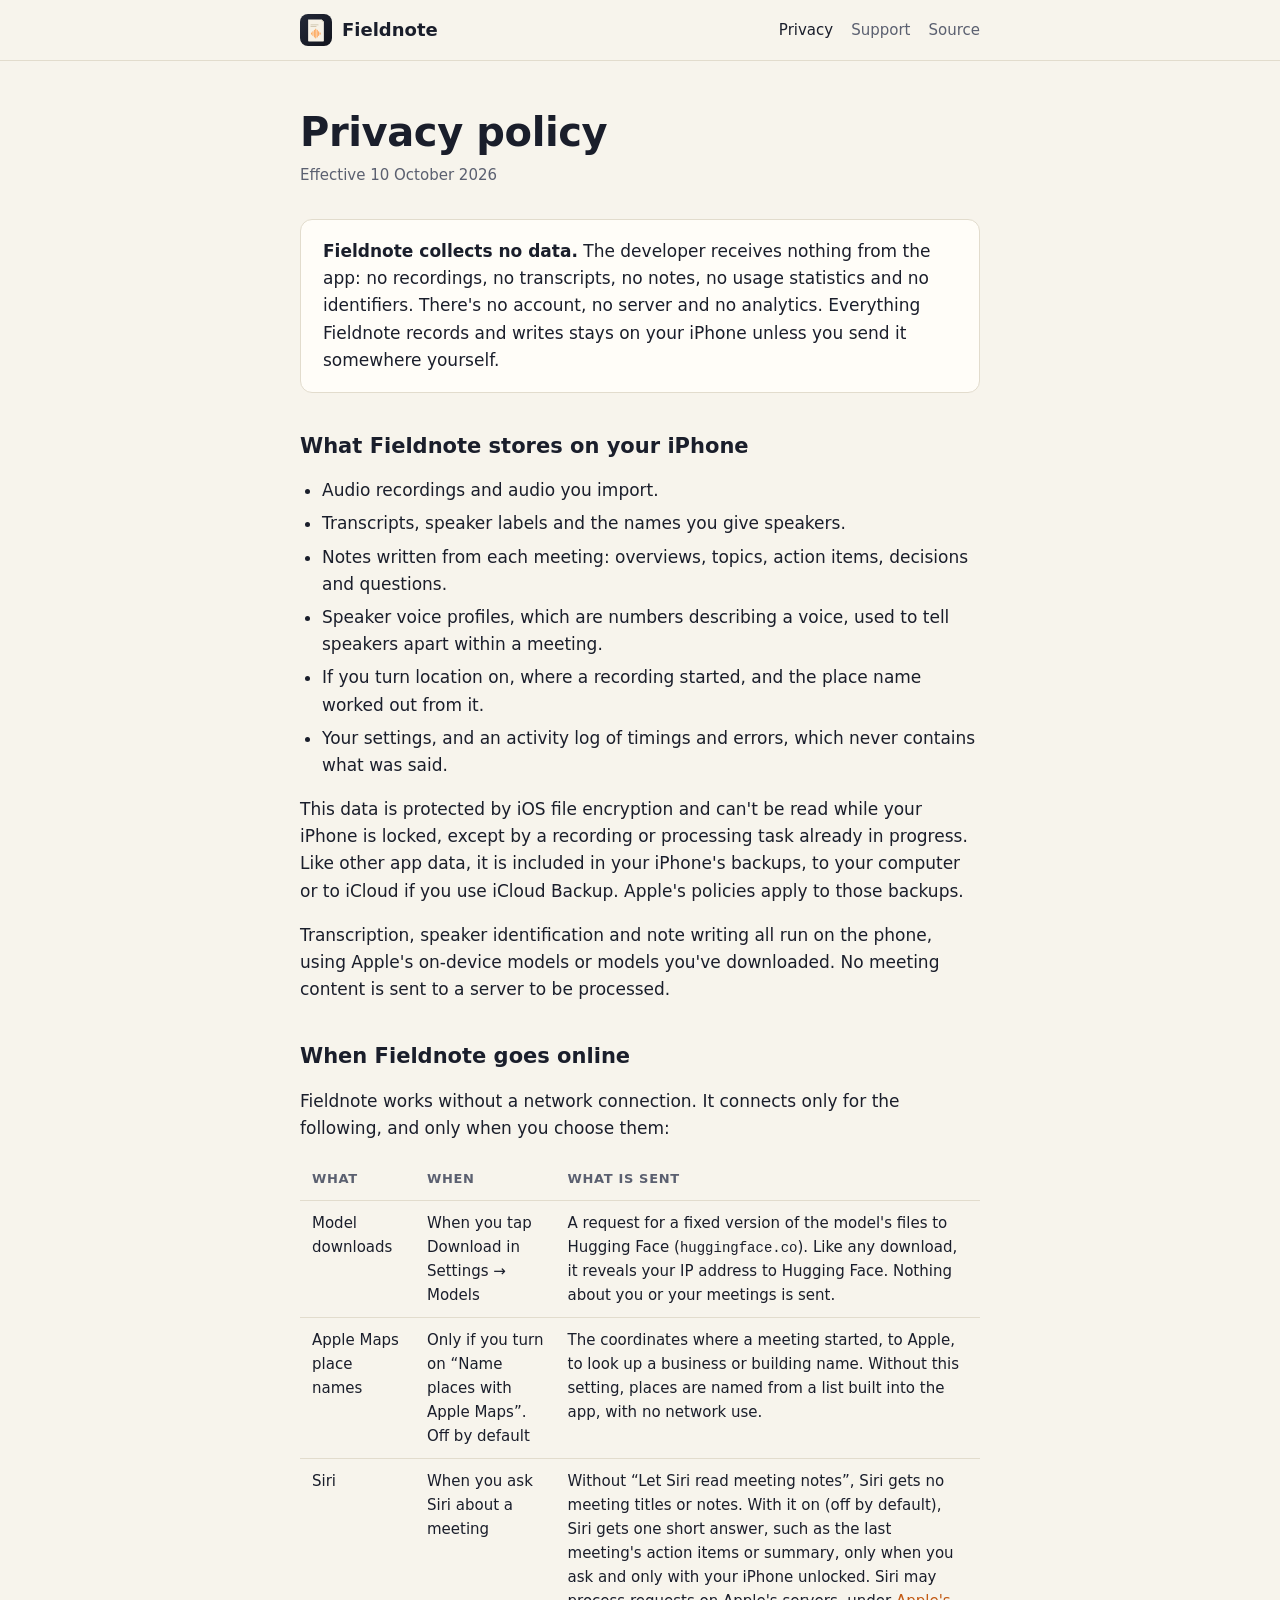
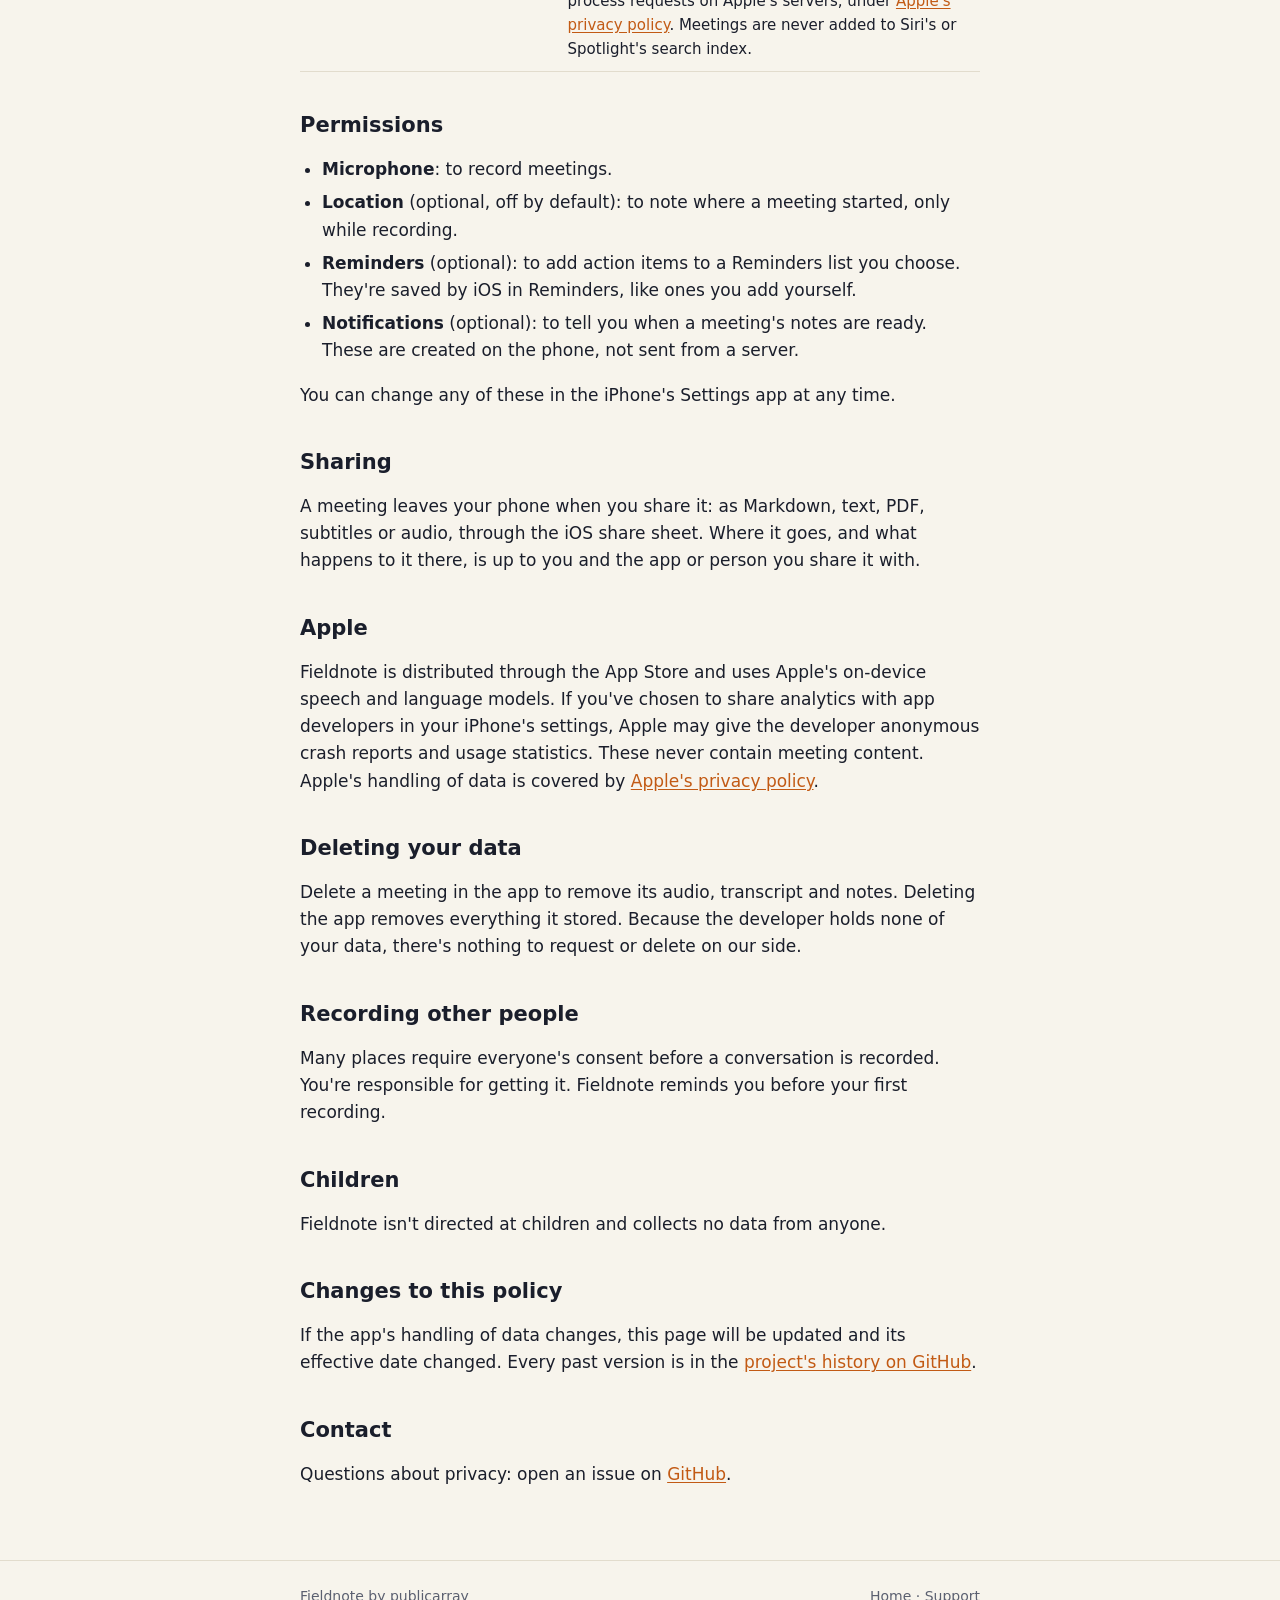
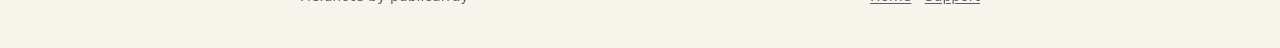
==== docs/privacy.html @ 36bd6f14 "Website for GitHub Pages in docs/: home, privacy policy and support pages, with no third-party reque" ====
<!doctype html>
<html lang="en">
<head>
<meta charset="utf-8">
<meta name="viewport" content="width=device-width, initial-scale=1">
<title>Fieldnote Privacy Policy</title>
<meta name="description" content="Fieldnote collects no data. What stays on your iPhone, the few things that can go online, and only when you choose them.">
<link rel="icon" href="icon.svg" type="image/svg+xml">
<link rel="stylesheet" href="style.css">
</head>
<body>
<header class="site-head">
  <div class="wrap">
    <a class="brand" href="./"><img src="icon.svg" alt="">Fieldnote</a>
    <nav class="site-nav">
      <a href="privacy.html" aria-current="page">Privacy</a>
      <a href="support.html">Support</a>
      <a href="https://github.com/array-ai/fieldnotes">Source</a>
    </nav>
  </div>
</header>

<main class="wrap doc">
  <h1>Privacy policy</h1>
  <p class="effective">Effective 10 October 2026</p>

  <div class="summary-box">
    <p><strong>Fieldnote collects no data.</strong> The developer receives nothing from the app: no recordings, no transcripts, no notes, no usage statistics and no identifiers. There's no account, no server and no analytics. Everything Fieldnote records and writes stays on your iPhone unless you send it somewhere yourself.</p>
  </div>

  <h2>What Fieldnote stores on your iPhone</h2>
  <ul>
    <li>Audio recordings and audio you import.</li>
    <li>Transcripts, speaker labels and the names you give speakers.</li>
    <li>Notes written from each meeting: overviews, topics, action items, decisions and questions.</li>
    <li>Speaker voice profiles, which are numbers describing a voice, used to tell speakers apart within a meeting.</li>
    <li>If you turn location on, where a recording started, and the place name worked out from it.</li>
    <li>Your settings, and an activity log of timings and errors, which never contains what was said.</li>
  </ul>
  <p>This data is protected by iOS file encryption and can't be read while your iPhone is locked, except by a recording or processing task already in progress. Like other app data, it is included in your iPhone's backups, to your computer or to iCloud if you use iCloud Backup. Apple's policies apply to those backups.</p>
  <p>Transcription, speaker identification and note writing all run on the phone, using Apple's on-device models or models you've downloaded. No meeting content is sent to a server to be processed.</p>

  <h2>When Fieldnote goes online</h2>
  <p>Fieldnote works without a network connection. It connects only for the following, and only when you choose them:</p>
  <div class="table-wrap">
    <table>
      <thead>
        <tr><th>What</th><th>When</th><th>What is sent</th></tr>
      </thead>
      <tbody>
        <tr>
          <td>Model downloads</td>
          <td>When you tap Download in Settings → Models</td>
          <td>A request for a fixed version of the model's files to Hugging Face (<code>huggingface.co</code>). Like any download, it reveals your IP address to Hugging Face. Nothing about you or your meetings is sent.</td>
        </tr>
        <tr>
          <td>Apple Maps place names</td>
          <td>Only if you turn on “Name places with Apple Maps”. Off by default</td>
          <td>The coordinates where a meeting started, to Apple, to look up a business or building name. Without this setting, places are named from a list built into the app, with no network use.</td>
        </tr>
        <tr>
          <td>Siri</td>
          <td>When you ask Siri about a meeting</td>
          <td>Without “Let Siri read meeting notes”, Siri gets no meeting titles or notes. With it on (off by default), Siri gets one short answer, such as the last meeting's action items or summary, only when you ask and only with your iPhone unlocked. Siri may process requests on Apple's servers, under <a href="https://www.apple.com/legal/privacy/">Apple's privacy policy</a>. Meetings are never added to Siri's or Spotlight's search index.</td>
        </tr>
      </tbody>
    </table>
  </div>

  <h2>Permissions</h2>
  <ul>
    <li><strong>Microphone</strong>: to record meetings.</li>
    <li><strong>Location</strong> (optional, off by default): to note where a meeting started, only while recording.</li>
    <li><strong>Reminders</strong> (optional): to add action items to a Reminders list you choose. They're saved by iOS in Reminders, like ones you add yourself.</li>
    <li><strong>Notifications</strong> (optional): to tell you when a meeting's notes are ready. These are created on the phone, not sent from a server.</li>
  </ul>
  <p>You can change any of these in the iPhone's Settings app at any time.</p>

  <h2>Sharing</h2>
  <p>A meeting leaves your phone when you share it: as Markdown, text, PDF, subtitles or audio, through the iOS share sheet. Where it goes, and what happens to it there, is up to you and the app or person you share it with.</p>

  <h2>Apple</h2>
  <p>Fieldnote is distributed through the App Store and uses Apple's on-device speech and language models. If you've chosen to share analytics with app developers in your iPhone's settings, Apple may give the developer anonymous crash reports and usage statistics. These never contain meeting content. Apple's handling of data is covered by <a href="https://www.apple.com/legal/privacy/">Apple's privacy policy</a>.</p>

  <h2>Deleting your data</h2>
  <p>Delete a meeting in the app to remove its audio, transcript and notes. Deleting the app removes everything it stored. Because the developer holds none of your data, there's nothing to request or delete on our side.</p>

  <h2>Recording other people</h2>
  <p>Many places require everyone's consent before a conversation is recorded. You're responsible for getting it. Fieldnote reminds you before your first recording.</p>

  <h2>Children</h2>
  <p>Fieldnote isn't directed at children and collects no data from anyone.</p>

  <h2>Changes to this policy</h2>
  <p>If the app's handling of data changes, this page will be updated and its effective date changed. Every past version is in the <a href="https://github.com/array-ai/fieldnotes/commits/main/docs/privacy.html">project's history on GitHub</a>.</p>

  <h2>Contact</h2>
  <p>Questions about privacy: open an issue on <a href="https://github.com/array-ai/fieldnotes/issues">GitHub</a>.</p>
</main>

<footer class="site-foot">
  <div class="wrap">
    <span>Fieldnote by publicarray</span>
    <span><a href="./">Home</a> · <a href="support.html">Support</a></span>
  </div>
</footer>
</body>
</html>
---- docs/style.css ----
/* Fieldnote's site. System fonts and nothing loaded from anywhere else: the site
   makes no third-party requests, like the app. Colours come from the app icon:
   the dark navy ground, the paper page and the orange waveform. */
:root {
  --bg: #f7f4ec;
  --surface: #fffdf8;
  --fg: #1a1e2b;
  --muted: #5b6070;
  --line: #e2dccd;
  --accent: #c25a14;
  --accent-strong: #a84c0f;
  --ink: #232838;
  --on-ink: #f6f1e6;
  --font: -apple-system, BlinkMacSystemFont, "SF Pro Text", "Segoe UI", system-ui, sans-serif;
  --display: -apple-system, BlinkMacSystemFont, "SF Pro Display", "Segoe UI", system-ui, sans-serif;
  --mono: ui-monospace, "SF Mono", Menlo, Consolas, monospace;
  color-scheme: light;
}
@media (prefers-color-scheme: dark) {
  :root {
    --bg: #12141d;
    --surface: #1a1e2b;
    --fg: #ece7dc;
    --muted: #a3a7b5;
    --line: #2c3243;
    --accent: #ffa057;
    --accent-strong: #ffb35c;
    --ink: #0c0e15;
    --on-ink: #f6f1e6;
    color-scheme: dark;
  }
}

* { box-sizing: border-box; }
html { -webkit-text-size-adjust: 100%; }
body {
  margin: 0;
  background: var(--bg);
  color: var(--fg);
  font: 400 17px/1.6 var(--font);
}
a { color: var(--accent); text-underline-offset: 2px; }
a:hover { color: var(--accent-strong); }
a:focus-visible { outline: 2px solid var(--accent); outline-offset: 2px; border-radius: 3px; }
img { max-width: 100%; }

.wrap { max-width: 720px; margin: 0 auto; padding-inline: 20px; }

/* Header and footer */
.site-head { border-bottom: 1px solid var(--line); }
.site-head .wrap { display: flex; align-items: center; justify-content: space-between; gap: 16px; flex-wrap: wrap; padding-block: 14px; }
.brand { display: flex; align-items: center; gap: 10px; color: var(--fg); text-decoration: none; font: 600 18px/1 var(--display); }
.brand img { width: 32px; height: 32px; border-radius: 8px; }
.site-nav { display: flex; gap: 18px; font-size: 15px; }
.site-nav a { color: var(--muted); text-decoration: none; }
.site-nav a:hover, .site-nav a[aria-current="page"] { color: var(--fg); }
.site-foot { border-top: 1px solid var(--line); margin-top: 72px; }
.site-foot .wrap { padding-block: 24px 40px; color: var(--muted); font-size: 14px; display: flex; flex-wrap: wrap; gap: 8px 20px; justify-content: space-between; }
.site-foot a { color: var(--muted); }

/* Home */
.hero { padding-block: 64px 40px; display: grid; gap: 18px; }
.hero-icon { width: 96px; height: 96px; border-radius: 22px; box-shadow: 0 8px 24px rgb(18 20 29 / .18); }
.hero h1 { font: 700 clamp(34px, 7vw, 52px)/1.08 var(--display); letter-spacing: -0.02em; margin: 0; text-wrap: balance; }
.hero p { margin: 0; font-size: 19px; color: var(--muted); max-width: 34em; }
.status { display: inline-flex; align-items: center; gap: 8px; font: 500 13px/1 var(--mono); color: var(--muted); border: 1px solid var(--line); border-radius: 999px; padding: 8px 12px; width: fit-content; }
.status::before { content: ""; width: 8px; height: 8px; border-radius: 50%; background: var(--accent); }

.promise { background: var(--ink); color: var(--on-ink); border-radius: 16px; padding: 28px; display: grid; gap: 14px; margin-block: 8px 48px; }
.promise h2 { margin: 0; font: 600 22px/1.3 var(--display); }
.promise ul { margin: 0; padding: 0; list-style: none; display: grid; gap: 10px; }
.promise li { display: grid; grid-template-columns: 18px minmax(0, 1fr); gap: 10px; }
.promise li::before { content: ""; width: 10px; height: 10px; margin-top: 8px; border-radius: 50%; background: #ff8a3d; }
.promise a { color: #ffb35c; }

.features { display: grid; grid-template-columns: repeat(auto-fit, minmax(min(100%, 300px), 1fr)); gap: 28px 32px; }
.features h3 { margin: 0 0 4px; font: 600 18px/1.3 var(--display); }
.features p { margin: 0; color: var(--muted); }

.section-title { font: 600 26px/1.25 var(--display); margin: 56px 0 20px; text-wrap: balance; }

/* Long-form pages: privacy policy and support */
.doc { padding-block: 48px 0; }
.doc h1 { font: 700 clamp(30px, 6vw, 40px)/1.15 var(--display); letter-spacing: -0.01em; margin: 0 0 8px; text-wrap: balance; }
.doc .effective { color: var(--muted); font-size: 15px; margin: 0 0 32px; }
.doc h2 { font: 600 21px/1.3 var(--display); margin: 40px 0 10px; text-wrap: balance; }
.doc h3 { font: 600 18px/1.35 var(--display); margin: 28px 0 6px; text-wrap: balance; }
.doc p, .doc li { max-width: 40em; }
.doc ul { padding-left: 22px; display: grid; gap: 6px; }
.summary-box { background: var(--surface); border: 1px solid var(--line); border-radius: 12px; padding: 18px 22px; }
.summary-box p { margin: 0; }
.table-wrap { overflow-x: auto; }
table { border-collapse: collapse; width: 100%; font-size: 15px; }
th, td { text-align: left; vertical-align: top; padding: 10px 12px; border-bottom: 1px solid var(--line); }
th { font-weight: 600; color: var(--muted); font-size: 13px; text-transform: uppercase; letter-spacing: .05em; }
code { font: 14px/1.4 var(--mono); }
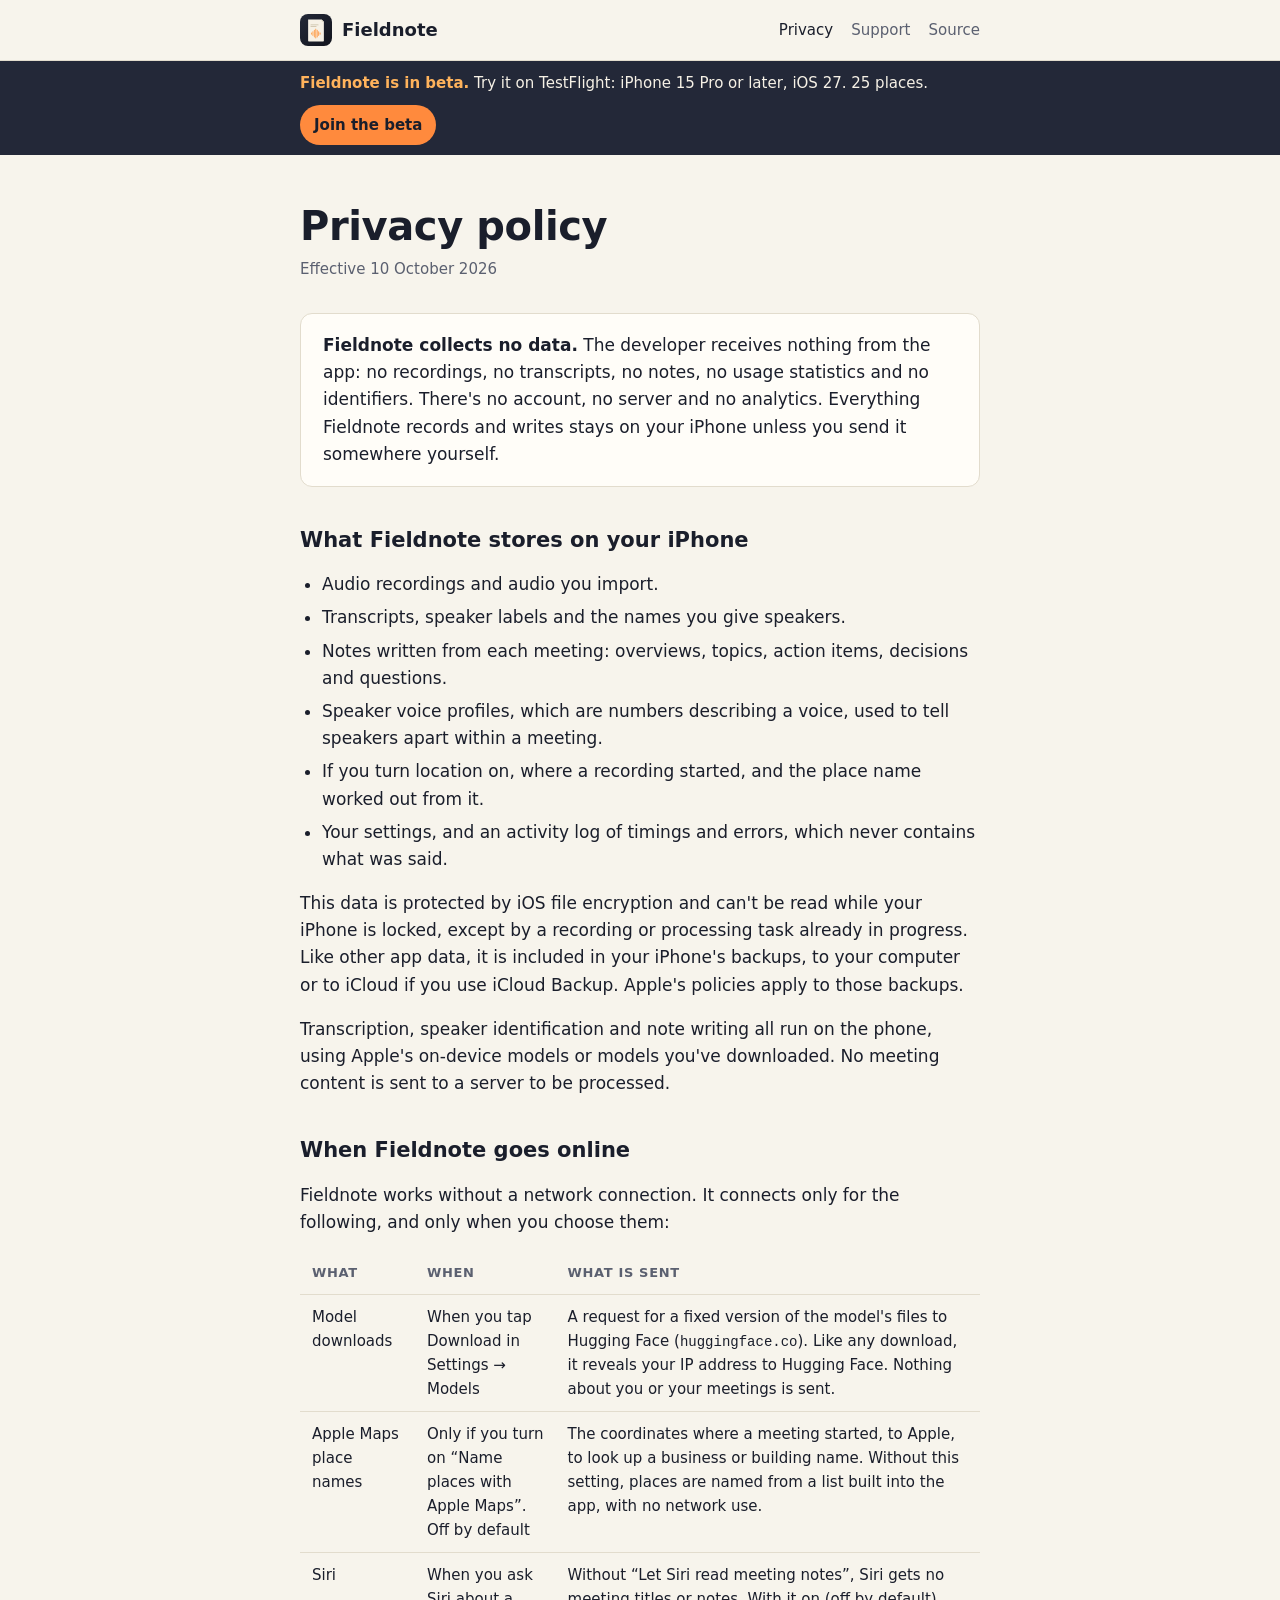
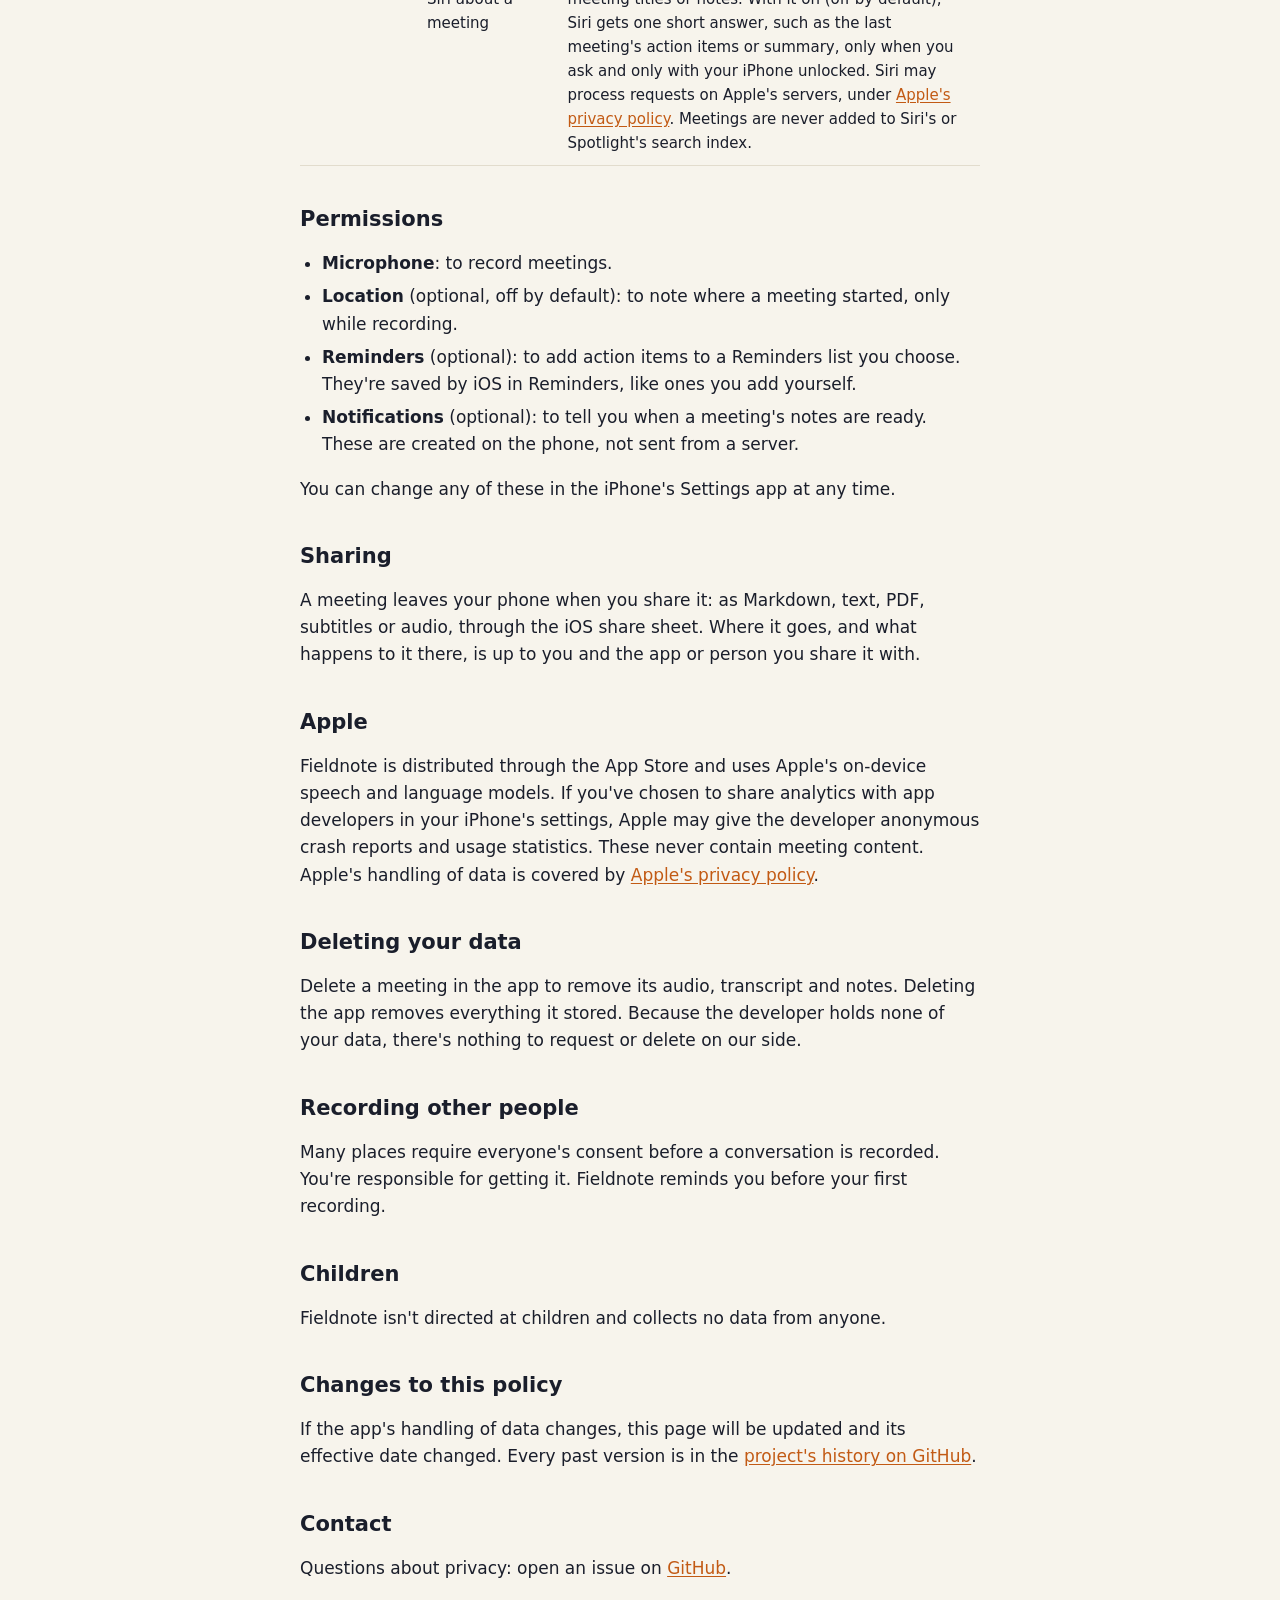
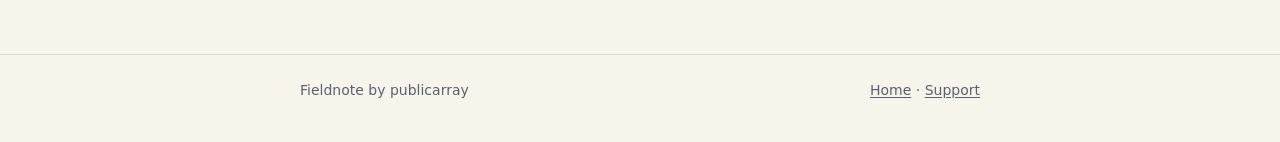
==== commit 205ca6c4: "TestFlight beta link on every website page, the support page and the README" ====
--- a/docs/privacy.html
+++ b/docs/privacy.html
@@ -19,6 +19,12 @@
     </nav>
   </div>
 </header>
+<aside class="beta" aria-label="TestFlight beta">
+  <div class="wrap">
+    <span><strong>Fieldnote is in beta.</strong> Try it on TestFlight: iPhone 15 Pro or later, iOS 27. 25 places.</span>
+    <a class="beta-button" href="https://testflight.apple.com/join/c2M82CMX">Join the beta</a>
+  </div>
+</aside>
 
 <main class="wrap doc">
   <h1>Privacy policy</h1>
--- a/docs/style.css
+++ b/docs/style.css
@@ -58,7 +58,17 @@
 .site-foot .wrap { padding-block: 24px 40px; color: var(--muted); font-size: 14px; display: flex; flex-wrap: wrap; gap: 8px 20px; justify-content: space-between; }
 .site-foot a { color: var(--muted); }
 
+/* TestFlight beta banner, on every page */
+.beta { background: var(--ink); color: var(--on-ink); font-size: 15px; }
+.beta .wrap { display: flex; align-items: center; justify-content: space-between; gap: 10px 16px; flex-wrap: wrap; padding-block: 10px; }
+.beta strong { color: #ffb35c; }
+.beta-button { display: inline-block; background: #ff8a3d; color: #1a1e2b; font-weight: 600; text-decoration: none; padding: 8px 14px; border-radius: 999px; white-space: nowrap; }
+.beta-button:hover { background: #ffb35c; color: #1a1e2b; }
+.beta-button:focus-visible { outline: 2px solid var(--fg); outline-offset: 2px; }
+
 /* Home */
+.hero-actions { display: flex; flex-wrap: wrap; align-items: center; gap: 12px 16px; }
+.hero-actions .beta-button { font-size: 17px; padding: 12px 20px; }
 .hero { padding-block: 64px 40px; display: grid; gap: 18px; }
 .hero-icon { width: 96px; height: 96px; border-radius: 22px; box-shadow: 0 8px 24px rgb(18 20 29 / .18); }
 .hero h1 { font: 700 clamp(34px, 7vw, 52px)/1.08 var(--display); letter-spacing: -0.02em; margin: 0; text-wrap: balance; }
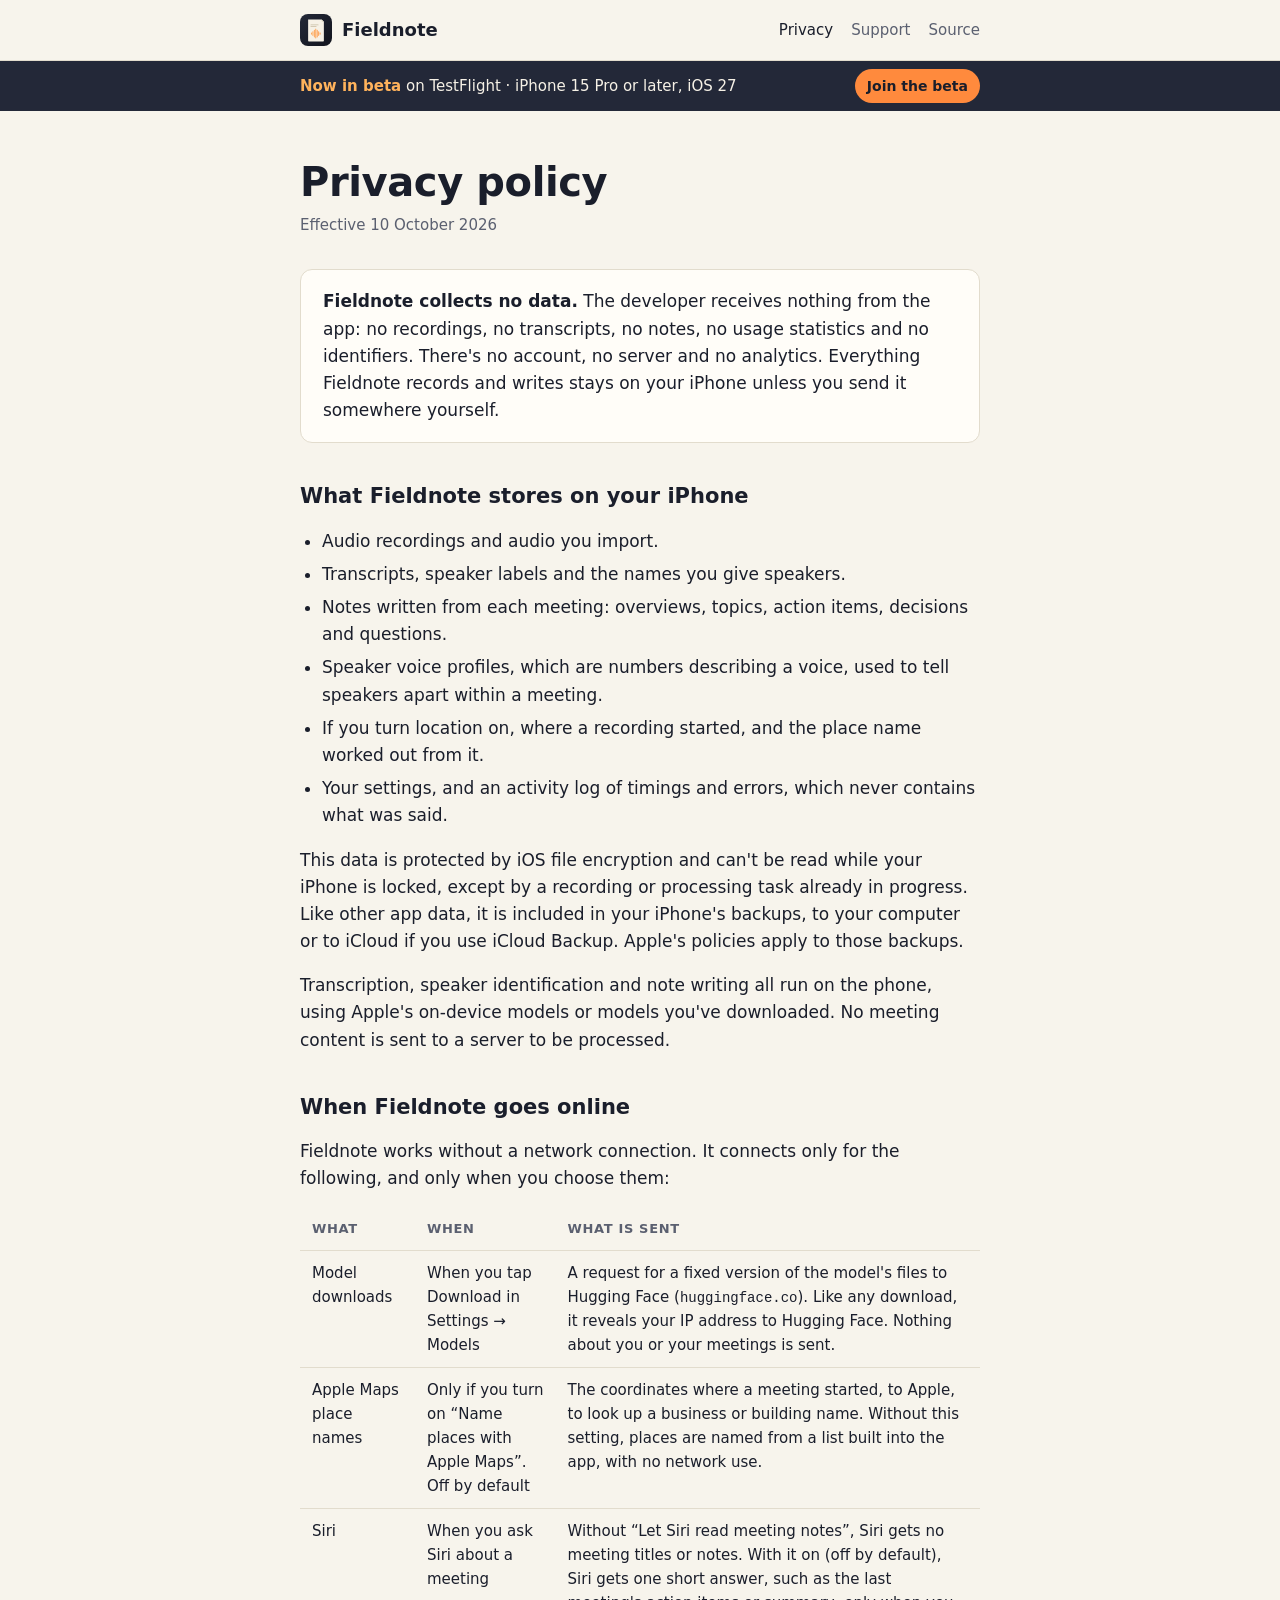
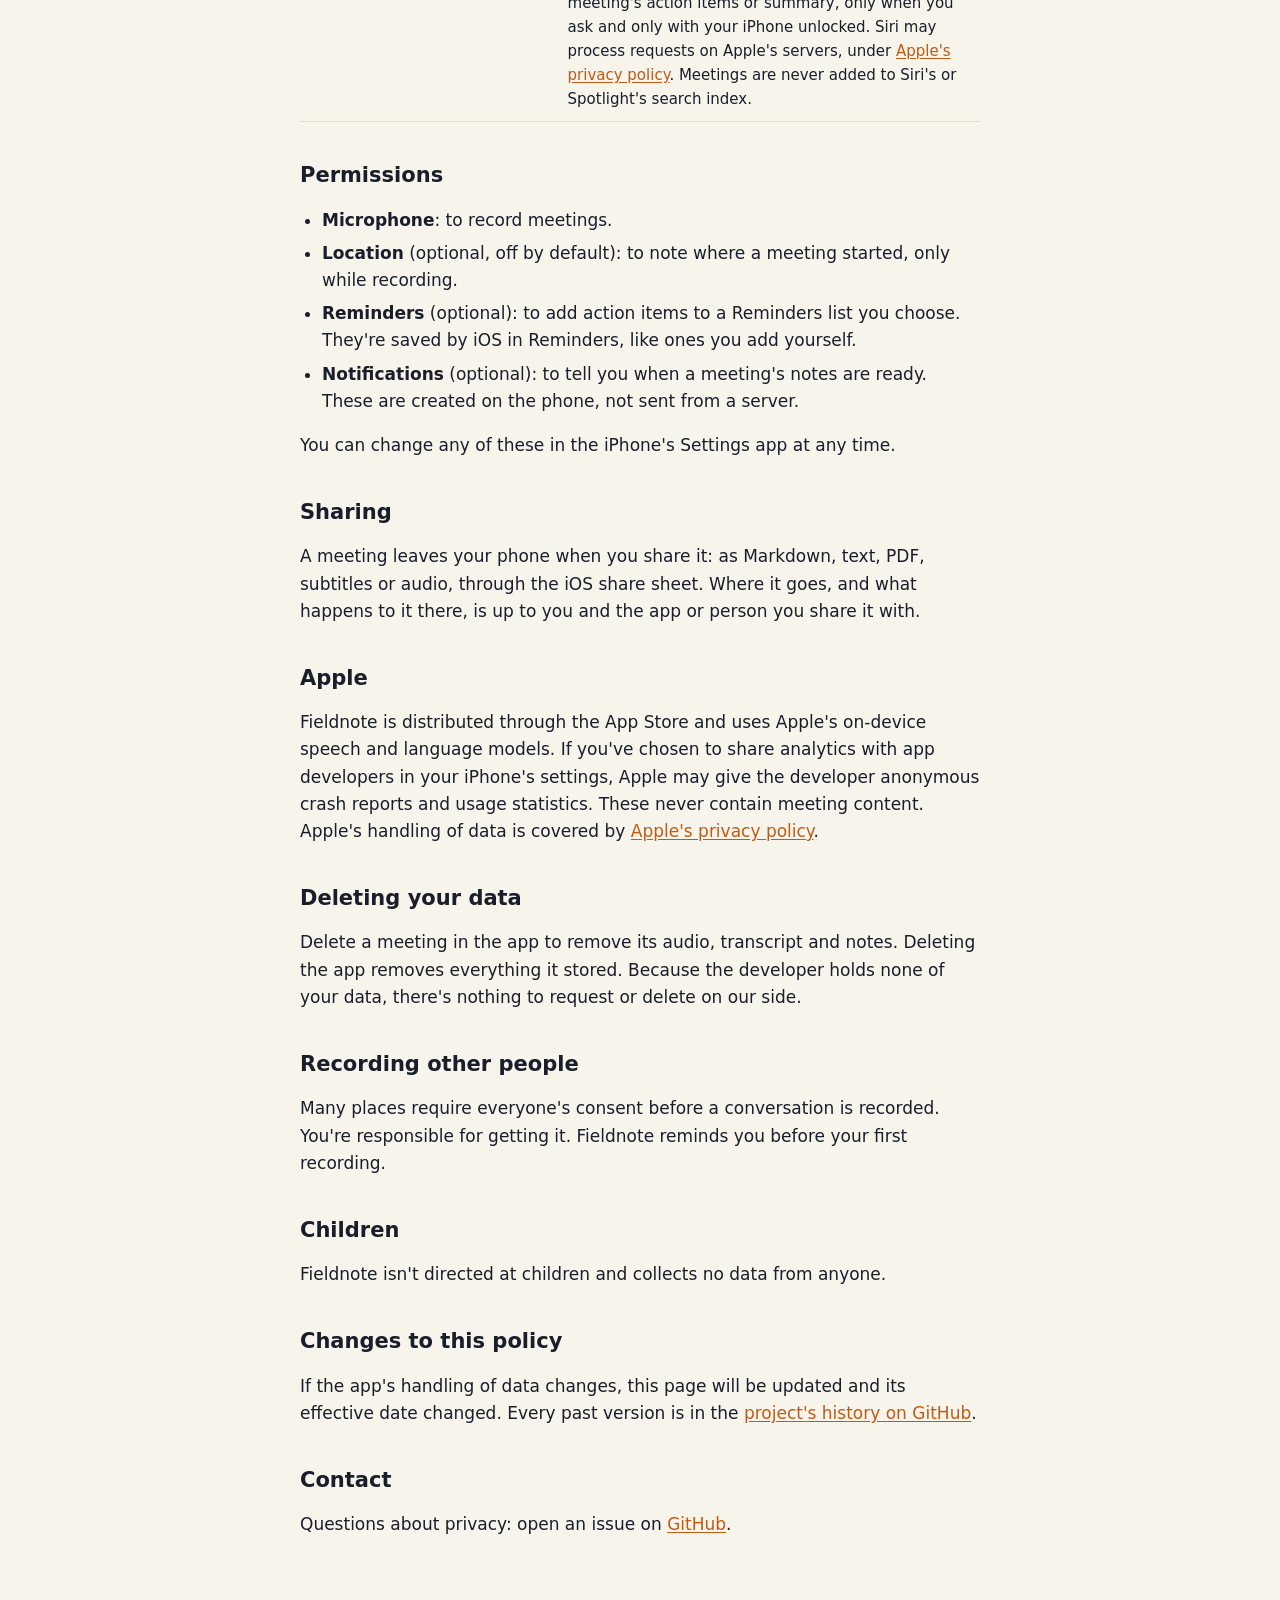
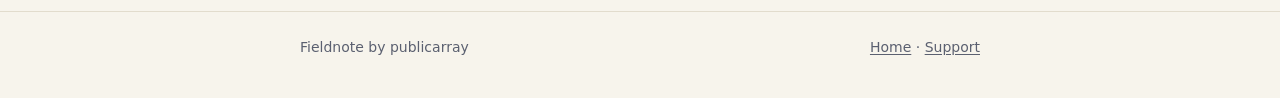
==== commit fcc41d0b: "Website: QR code beside the beta button, shorter beta banner that fits on one line" ====
--- a/docs/privacy.html
+++ b/docs/privacy.html
@@ -21,7 +21,7 @@
 </header>
 <aside class="beta" aria-label="TestFlight beta">
   <div class="wrap">
-    <span><strong>Fieldnote is in beta.</strong> Try it on TestFlight: iPhone 15 Pro or later, iOS 27. 25 places.</span>
+    <span><strong>Now in beta</strong> on TestFlight · iPhone 15 Pro or later, iOS 27</span>
     <a class="beta-button" href="https://testflight.apple.com/join/c2M82CMX">Join the beta</a>
   </div>
 </aside>
--- a/docs/style.css
+++ b/docs/style.css
@@ -60,15 +60,23 @@
 
 /* TestFlight beta banner, on every page */
 .beta { background: var(--ink); color: var(--on-ink); font-size: 15px; }
-.beta .wrap { display: flex; align-items: center; justify-content: space-between; gap: 10px 16px; flex-wrap: wrap; padding-block: 10px; }
+.beta .wrap { display: flex; align-items: center; justify-content: space-between; gap: 8px 16px; flex-wrap: wrap; padding-block: 8px; }
+.beta .beta-button { font-size: 14px; padding: 6px 12px; }
 .beta strong { color: #ffb35c; }
 .beta-button { display: inline-block; background: #ff8a3d; color: #1a1e2b; font-weight: 600; text-decoration: none; padding: 8px 14px; border-radius: 999px; white-space: nowrap; }
 .beta-button:hover { background: #ffb35c; color: #1a1e2b; }
 .beta-button:focus-visible { outline: 2px solid var(--fg); outline-offset: 2px; }
 
 /* Home */
-.hero-actions { display: flex; flex-wrap: wrap; align-items: center; gap: 12px 16px; }
+/* The beta button and its QR code side by side; the code only for computer visitors,
+   as on the phone itself the button is the way in. */
+.get-beta { display: flex; align-items: center; justify-content: space-between; gap: 24px; flex-wrap: wrap; }
+.hero-actions { display: flex; flex-direction: column; align-items: flex-start; gap: 12px; min-width: 0; }
 .hero-actions .beta-button { font-size: 17px; padding: 12px 20px; }
+.qr { display: none; margin: 0; flex-direction: column; align-items: center; gap: 8px; }
+.qr img { display: block; background: #fff; padding: 6px; border-radius: 10px; border: 1px solid var(--line); }
+.qr figcaption { color: var(--muted); font-size: 13px; }
+@media (hover: hover) and (min-width: 700px) { .qr { display: flex; } }
 .hero { padding-block: 64px 40px; display: grid; gap: 18px; }
 .hero-icon { width: 96px; height: 96px; border-radius: 22px; box-shadow: 0 8px 24px rgb(18 20 29 / .18); }
 .hero h1 { font: 700 clamp(34px, 7vw, 52px)/1.08 var(--display); letter-spacing: -0.02em; margin: 0; text-wrap: balance; }
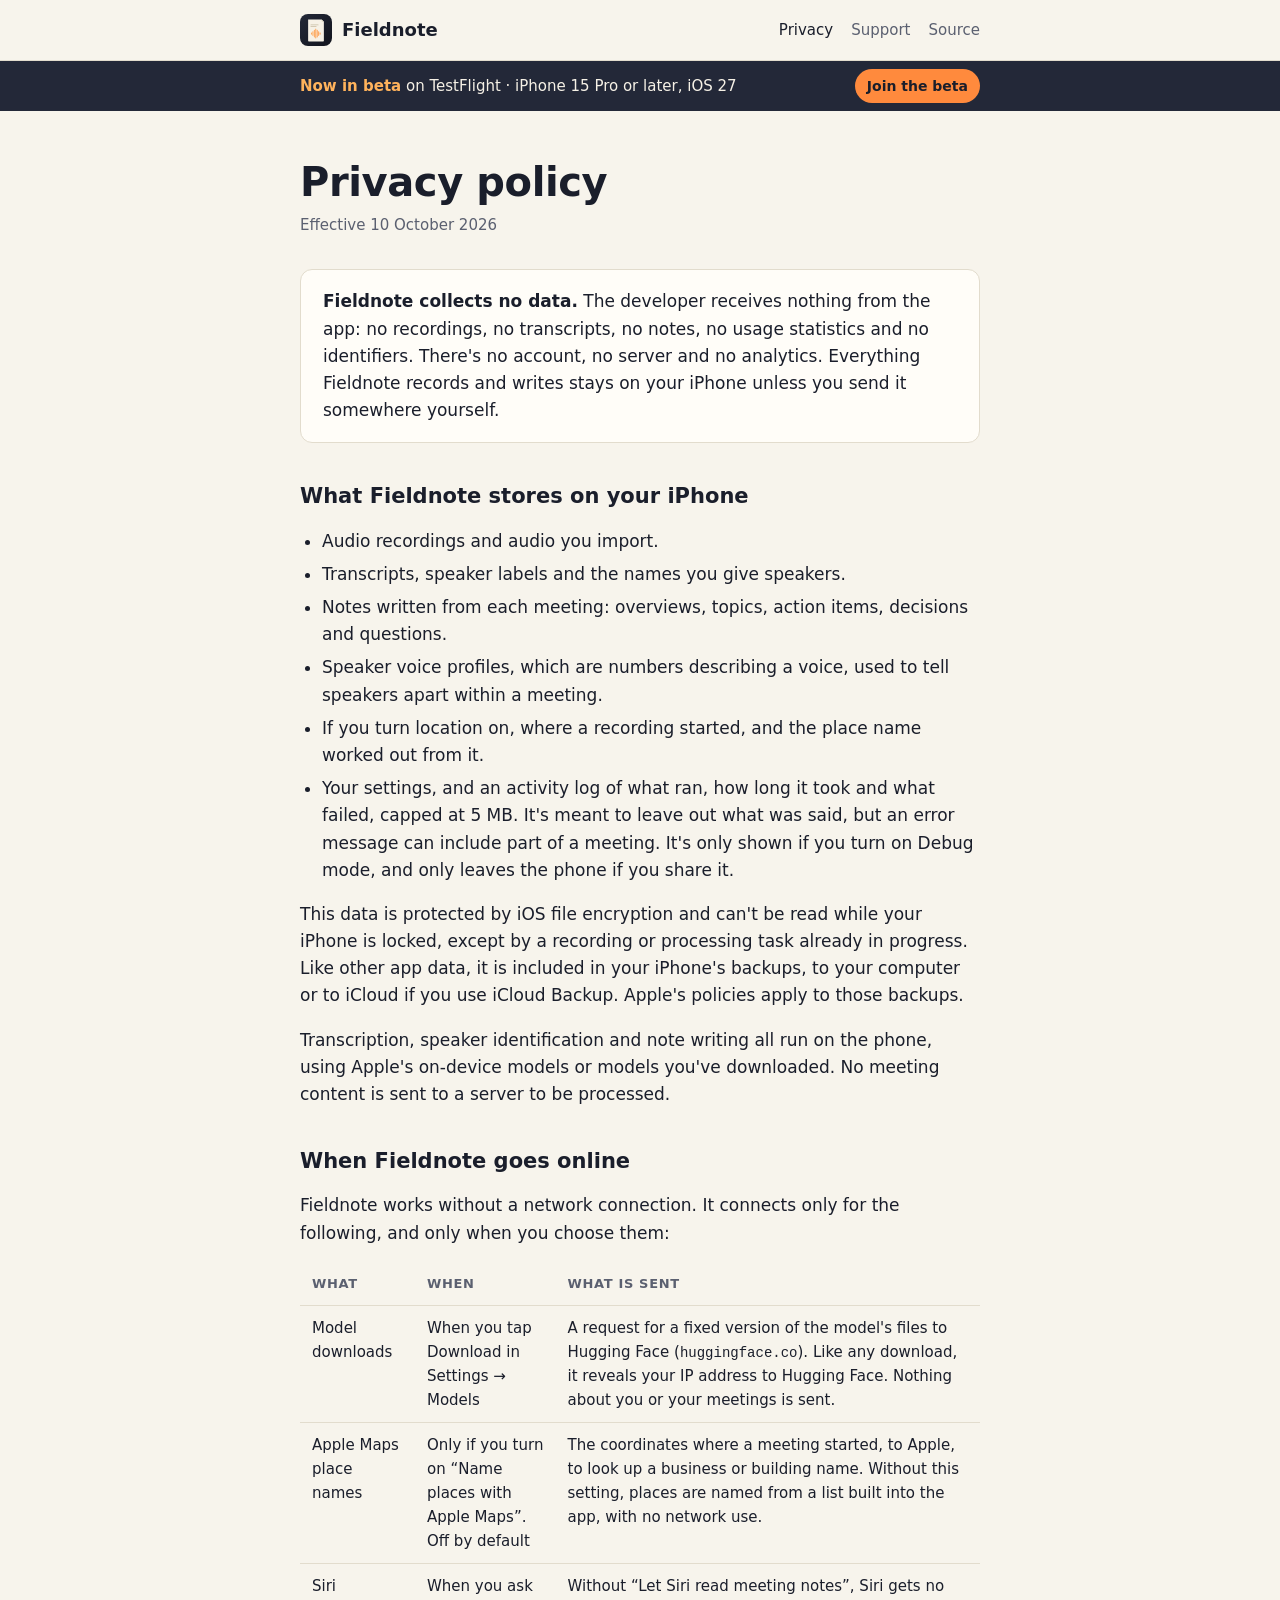
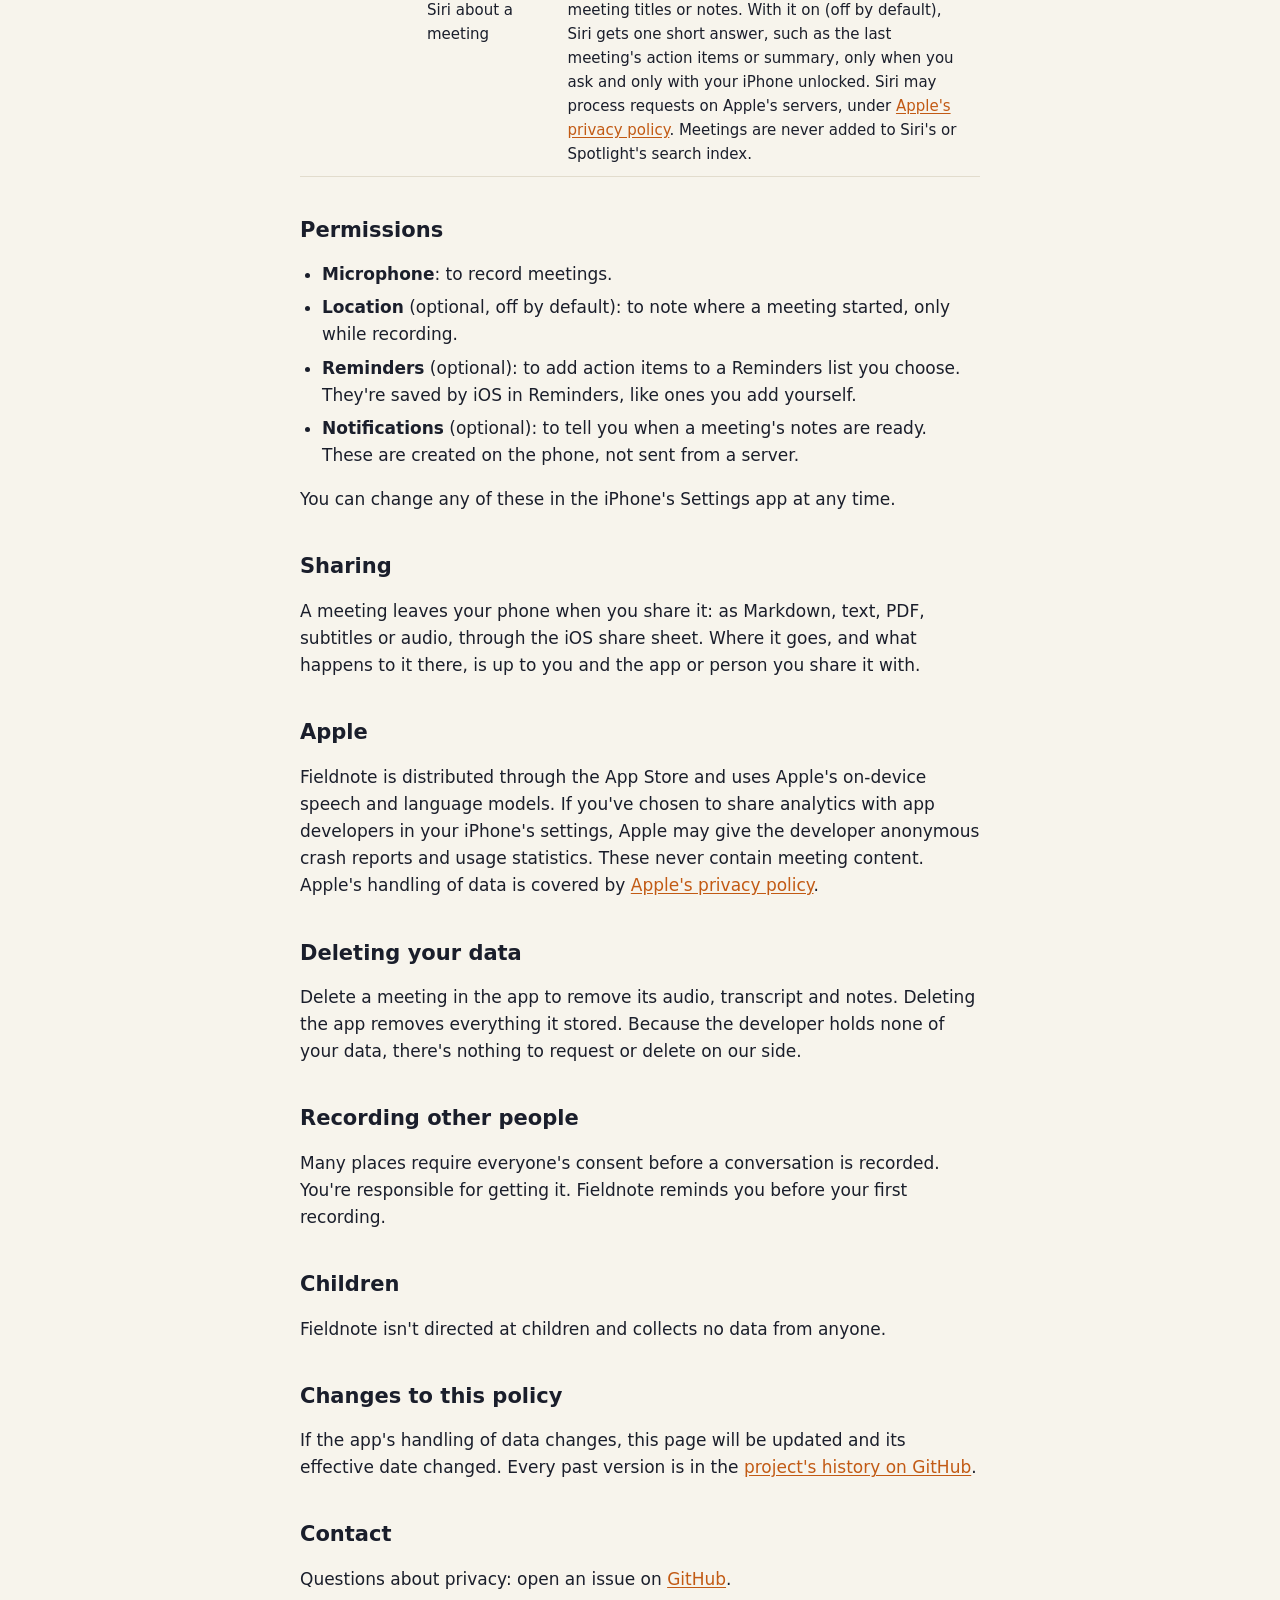
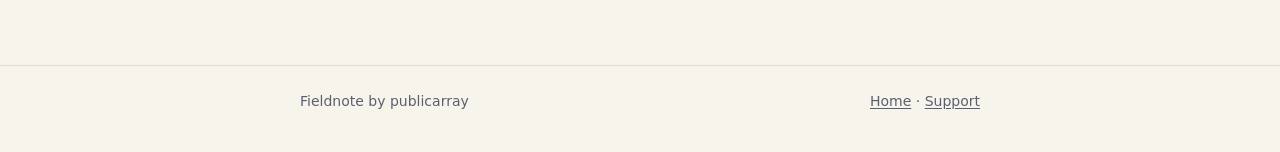
==== commit ef040cac: "Activity log: 5 MB cap, the viewer shows the newest 256 KB, and the app and website no longer claim " ====
--- a/docs/privacy.html
+++ b/docs/privacy.html
@@ -41,7 +41,7 @@
     <li>Notes written from each meeting: overviews, topics, action items, decisions and questions.</li>
     <li>Speaker voice profiles, which are numbers describing a voice, used to tell speakers apart within a meeting.</li>
     <li>If you turn location on, where a recording started, and the place name worked out from it.</li>
-    <li>Your settings, and an activity log of timings and errors, which never contains what was said.</li>
+    <li>Your settings, and an activity log of what ran, how long it took and what failed, capped at 5 MB. It's meant to leave out what was said, but an error message can include part of a meeting. It's only shown if you turn on Debug mode, and only leaves the phone if you share it.</li>
   </ul>
   <p>This data is protected by iOS file encryption and can't be read while your iPhone is locked, except by a recording or processing task already in progress. Like other app data, it is included in your iPhone's backups, to your computer or to iCloud if you use iCloud Backup. Apple's policies apply to those backups.</p>
   <p>Transcription, speaker identification and note writing all run on the phone, using Apple's on-device models or models you've downloaded. No meeting content is sent to a server to be processed.</p>
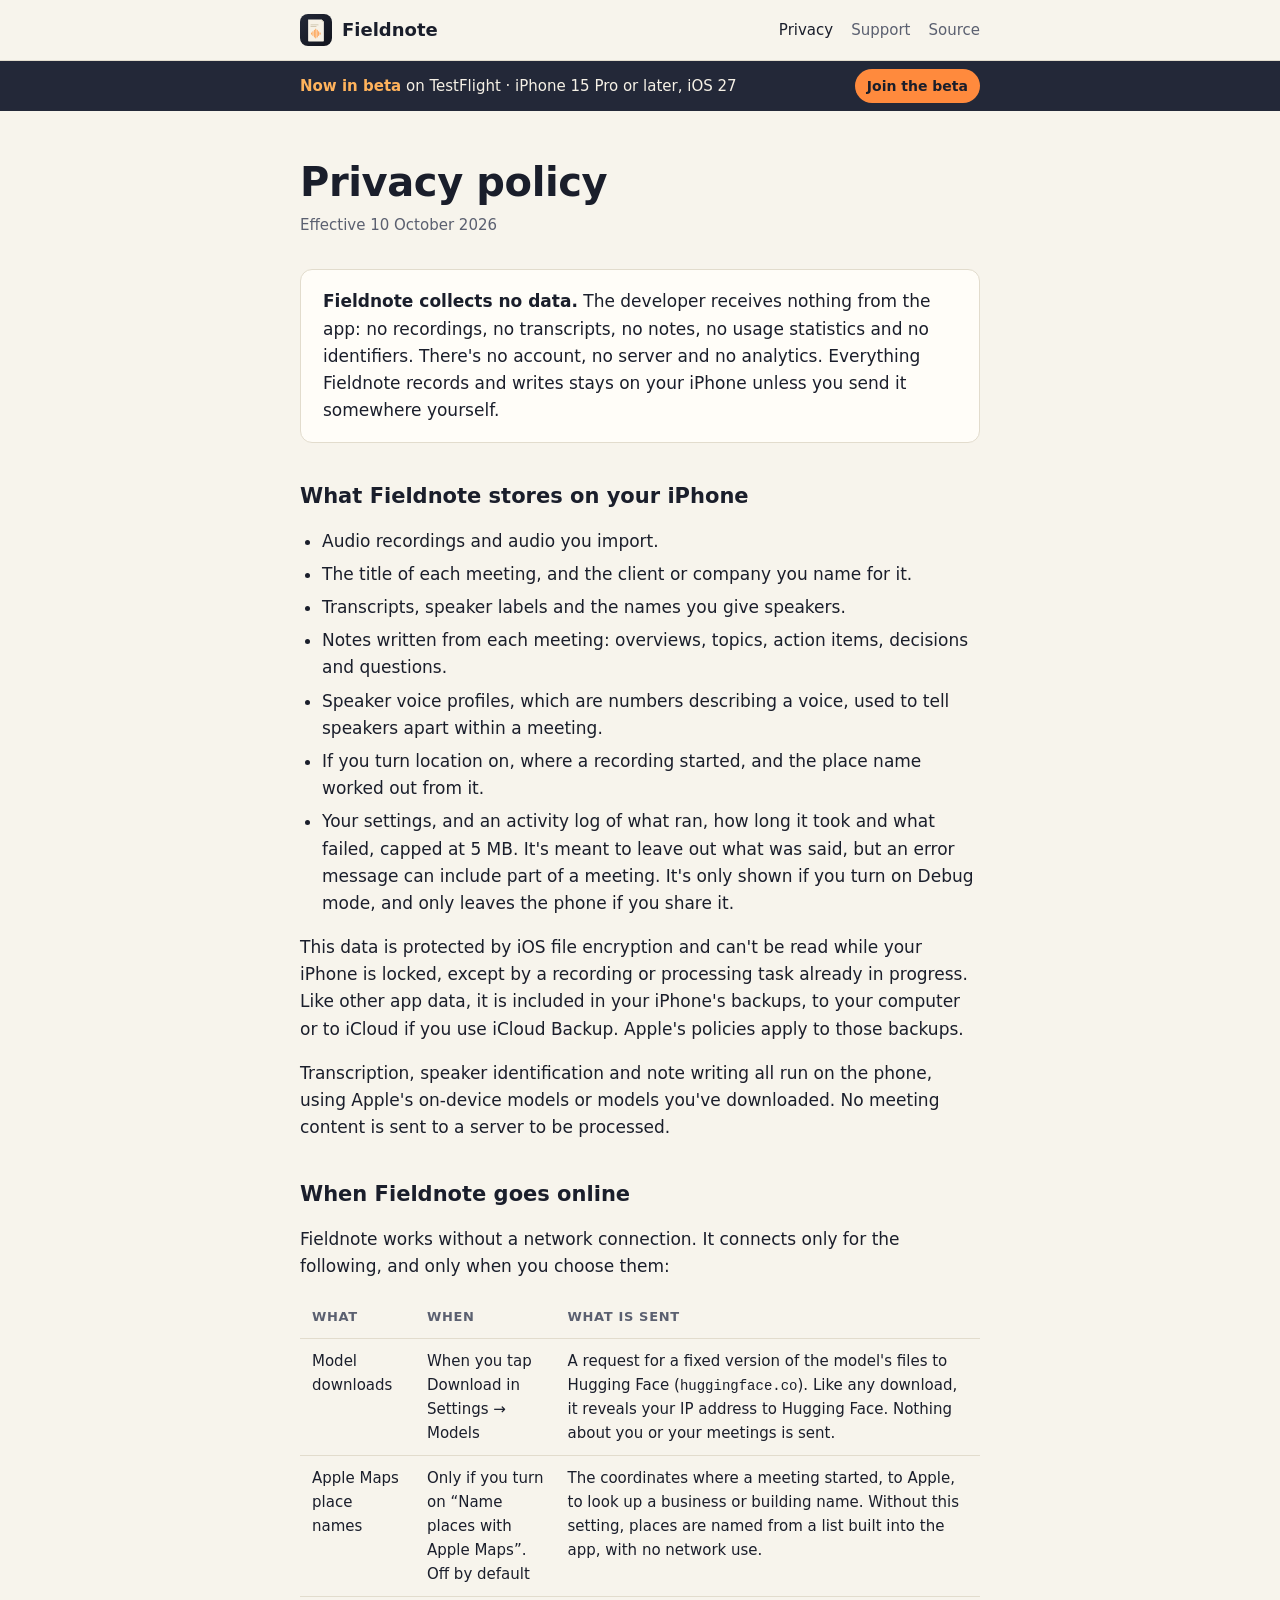
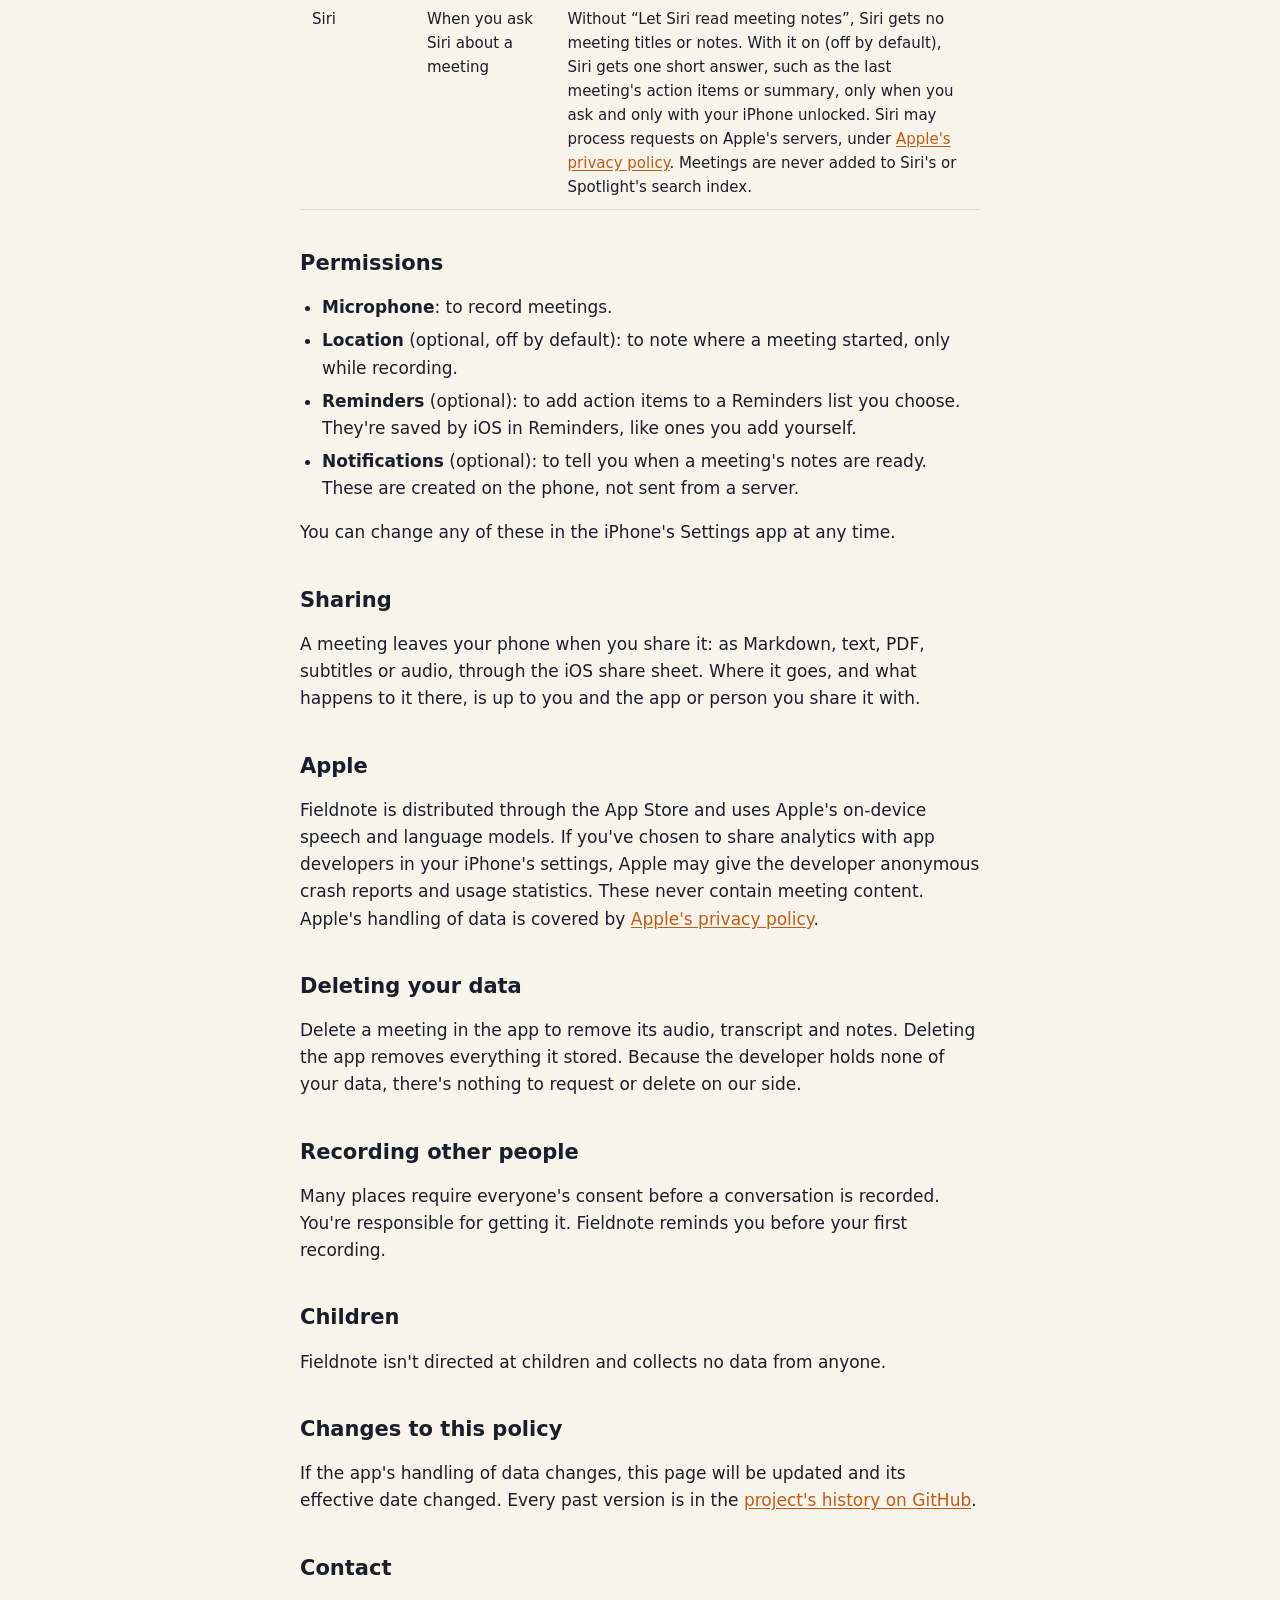
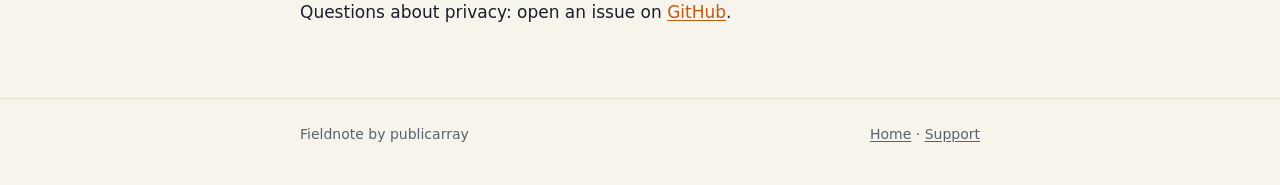
==== commit 02a953e2: "Recorder sheet closes when the recording is stopped from outside it; Record button keeps its visible" ====
--- a/docs/privacy.html
+++ b/docs/privacy.html
@@ -37,6 +37,7 @@
   <h2>What Fieldnote stores on your iPhone</h2>
   <ul>
     <li>Audio recordings and audio you import.</li>
+    <li>The title of each meeting, and the client or company you name for it.</li>
     <li>Transcripts, speaker labels and the names you give speakers.</li>
     <li>Notes written from each meeting: overviews, topics, action items, decisions and questions.</li>
     <li>Speaker voice profiles, which are numbers describing a voice, used to tell speakers apart within a meeting.</li>
